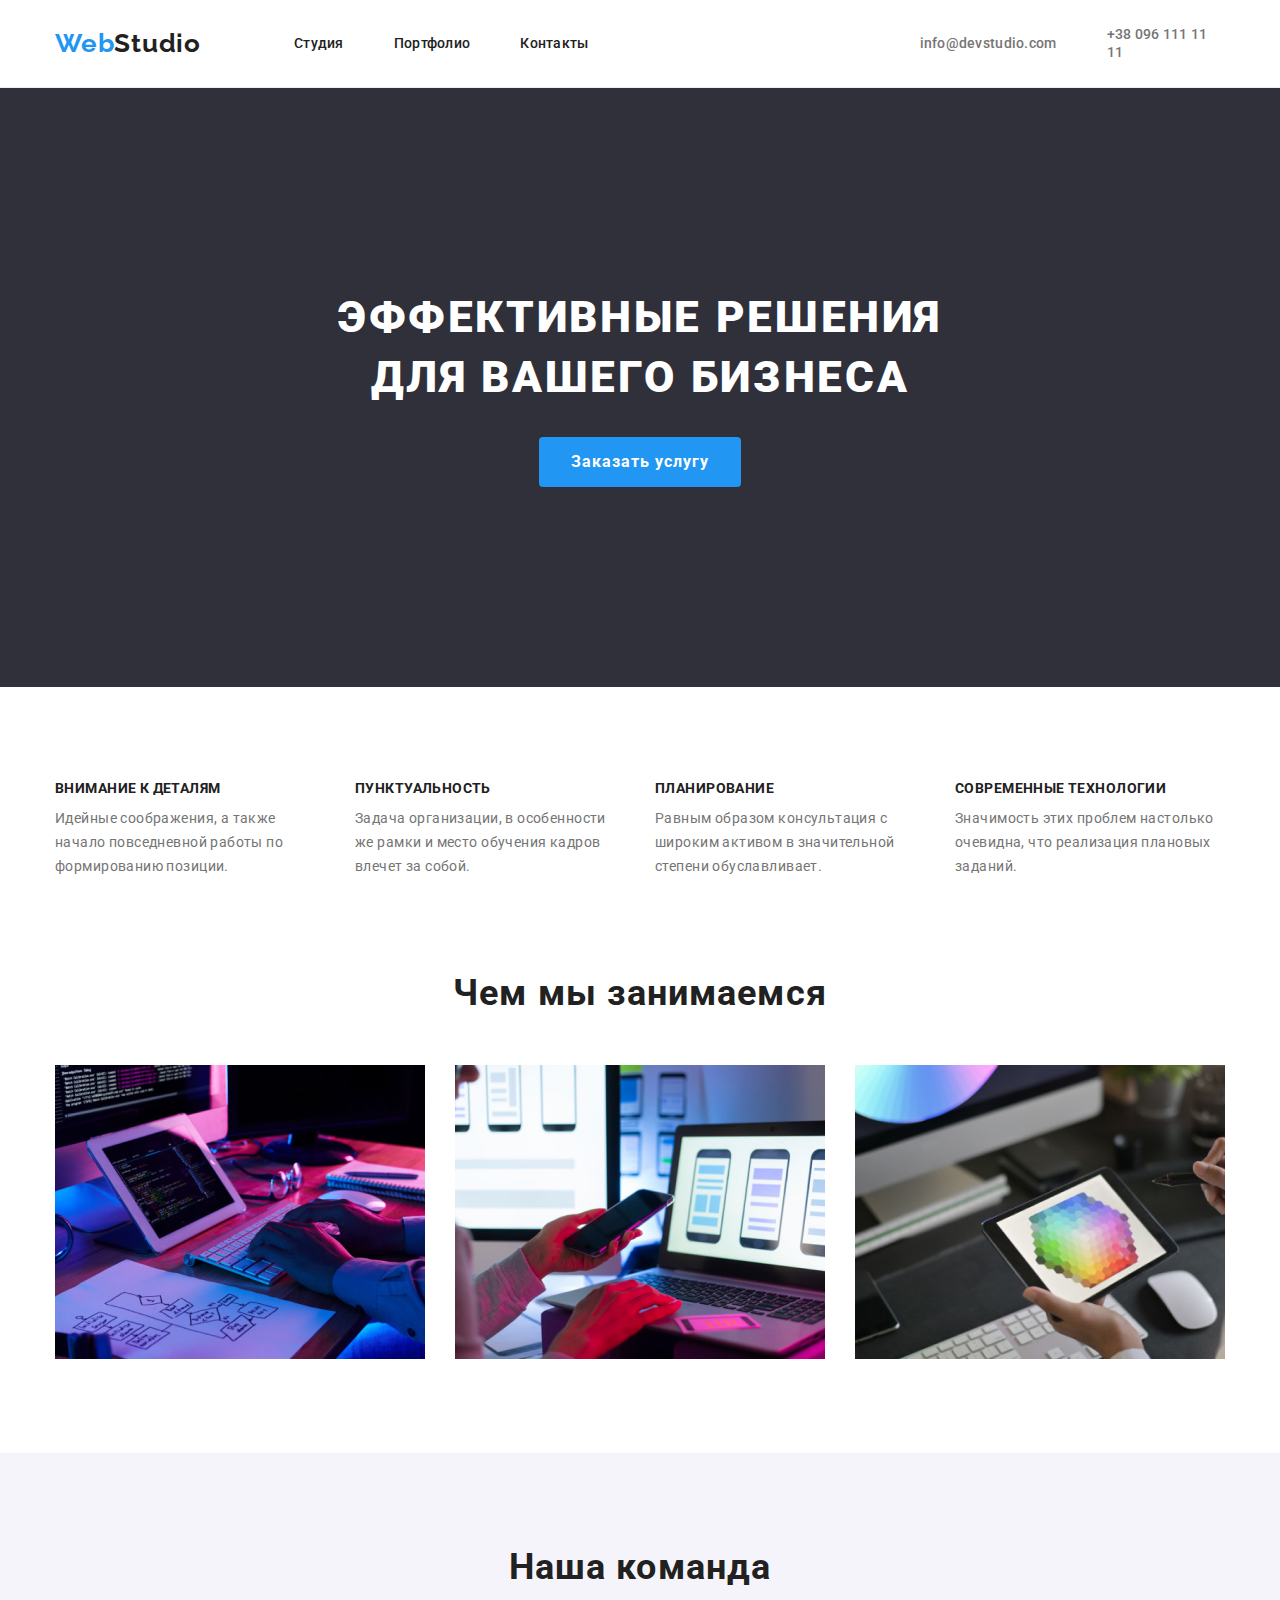
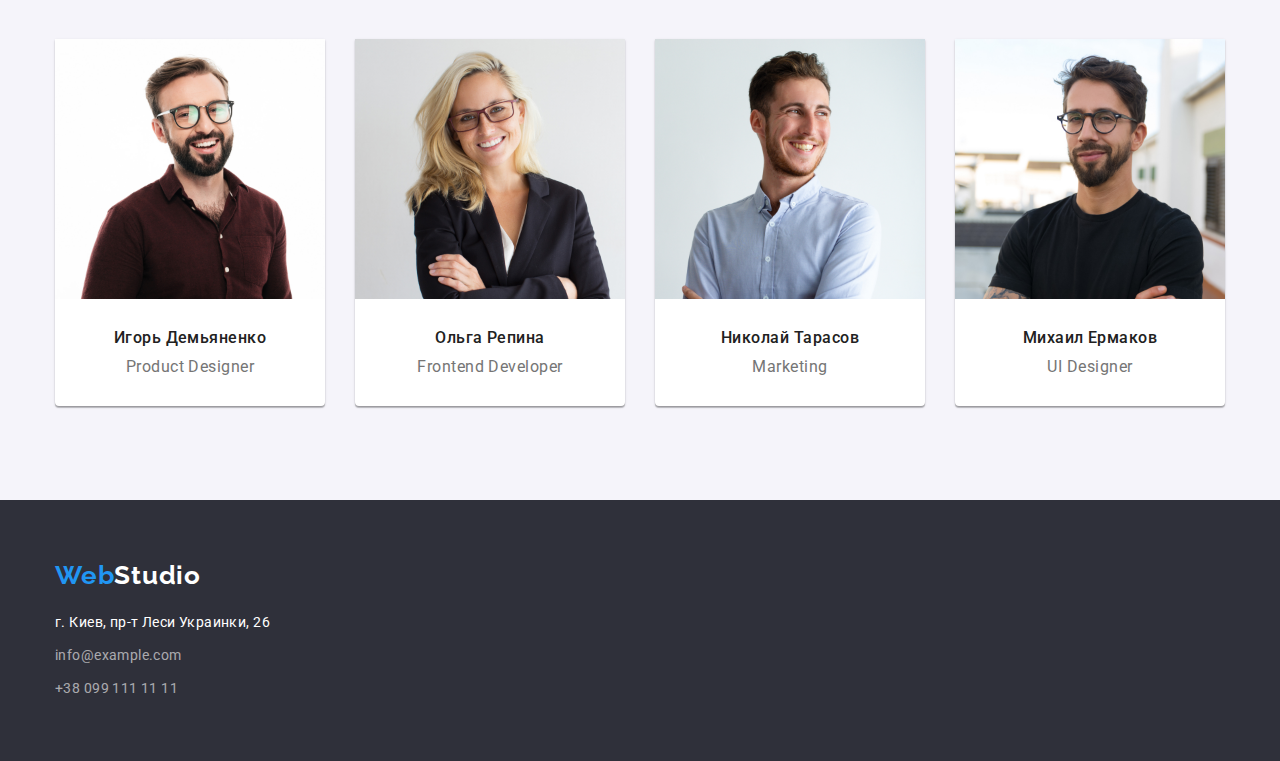
==== index.html @ 888521c8 "1" ====
<!DOCTYPE html>
<html lang="ru">
  <head>
    <meta charset="UTF-8" />
    <meta http-equiv="X-UA-Compatible" content="IE=edge" />
    <meta name="viewport" content="width=device-width, initial-scale=1.0" />
    <title>Document</title>
    <link rel="stylesheet" href="https://cdnjs.cloudflare.com/ajax/libs/modern-normalize/1.0.0/modern-normalize.min.css" />
    <link
      href="https://fonts.googleapis.com/css2?family=Raleway:wght@700&family=Roboto:wght@400;500;700;900&display=swap"
      rel="stylesheet"
    />
    <link rel="stylesheet" href="https://cdnjs.cloudflare.com/ajax/libs/modern-normalize/1.0.0/modern-normalize.min.css"
      integrity="sha512-ISS7cAi1PEhQ8jnbJpJZMd29NlhNj4AWYyLOSp2CE/CsHxTCu+r+t0D2yoJudVrd0/8fTVPUVDzY5Tvli75u/g=="
      crossorigin="anonymous" />
    <link rel="stylesheet" href="./css/styles.css" />
  </head>
  <body>
    <header class="header">
      <div class="container header-container">
        <nav class="navigation">
          <a class="logo-link link" href="./index.html"><span class="logo-color">Web</span>Studio</a>
          <ul class="menu list">
            <li class="menu-item">
              <a class="menu-link navigation-studio-link link" href="">Студия</a>
            </li>
          <li class="menu-item">
              <a class="menu-link navigation-portfolio-link link" href="./portfolio.html">Портфолио</a>
            </li>
            <li class="menu-item">
              <a class="menu-link navigation-contacts-link link" href="">Контакты</a>
            </li>
          </ul>
        </nav>
        <ul class="header-contacts list">
          <li class="header-contacts-link header-contacts-mail">
            <a class="contacts-link link" href="mailto:info@devstudio.com">info@devstudio.com</a>
          </li>
          <li class="header-contacts-link">
            <a class="contacts-link link" href="tel:+380961111111">+38 096 111 11 11</a>
          </li>
        </ul>
      </div>
    </header>
    <main>
      <section class="hero section">
          <div class="hero-container container">
            <h1 class="hero-title">Эффективные решения<br>для вашего бизнеса</h1>
            <button class="hero-btn" type="button"><span class="hero-text-btn">Заказать услугу</span></button>
          </div>
      </section>
      <section class="section">
        <div class="container">
          <h2 hidden>преимущества</h2>
          <ul class="advantages-list list">
            <li class="advantages-item">
              <h3 class="advantages">Внимание к деталям</h3>
              <p class="advantages-description">
                Идейные соображения, а также начало повседневной работы по
                формированию позиции.
              </p>
            </li>
            <li class="advantages-item">
              <h3 class="advantages">Пунктуальность</h3>
              <p class="advantages-description">
                Задача организации, в особенности же рамки и место обучения кадров
                влечет за собой.
              </p>
            </li>
            <li class="advantages-item">
              <h3 class="advantages">Планирование</h3>
              <p class="advantages-description">
                Равным образом консультация с широким активом в значительной
                степени обуславливает.
              </p>
            </li>
            <li class="advantages-item">
              <h3 class="advantages">Современные технологии</h3>
              <p class="advantages-description">
                Значимость этих проблем настолько очевидна, что реализация
                плановых заданий.
              </p>
            </li>
          </ul>
        </div>
      </section>
      <section class="description section">
        <div class="container">
          <h2 class="description-img-section">Чем мы занимаемся</h2>
          <ul class="description-list list">
            <li>
              <img
                src="./images/work/img.jpg"
                alt="человек работает за планшетом"
                width="370"
                height="294"
              />
            </li>
            <li>
              <img
                src="./images/work/img-1.jpg"
                alt="человек работает за ноутбуком"
                width="370"
                height="294"
              />
            </li>
            <li>
              <img
                src="./images/work/img-2.jpg"
                alt="человек работает за планшетом"
                width="370"
                height="294"
              />
            </li>
          </ul>
        </div>
      </section>
      <section class="team section">
        <div class="container">
          <h2 class="team-section">Наша команда</h2>
          <ul class="team-list list">
            <li class="team-list-item">
              <img
                src="./images/team/ighor.jpg"
                alt="Игорь Демьяненко"
                width="270"
                height="260"
              />
              <div class="team-names">
                <h3 class="team-name">Игорь Демьяненко</h3>
                <p class="team-description" lang="en">Product Designer</p>
              </div>
            </li>
            <li class="team-list-item">
              <img
                src="./images/team/olha.jpg"
                alt="Ольга Репина"
                width="270"
                height="260"
              />
              <div class="team-names">
                <h3 class="team-name">Ольга Репина</h3>
                <p class="team-description" lang="en">Frontend Developer</p>
              </div>
            </li>
            <li class="team-list-item">
              <img
                src="./images/team/nikolai.jpg"
                alt="Николай Тарасов"
                width="270"
                height="260"
              />
              <div class="team-names">
                <h3 class="team-name">Николай Тарасов</h3>
                <p class="team-description" lang="en">Marketing</p>
              </div>
            </li>
            <li class="team-list-item">
              <img
                src="./images/team/mikhail.jpg"
                alt="Михаил Ермаков"
                width="270"
                height="260"
              />
              <div class="team-names">
                <h3 class="team-name">Михаил Ермаков</h3>
                <p class="team-description" lang="en">UI Designer</p>
              </div>
            </li>
          </ul>
        </div>
      </section>
    </main>
    <footer class="footer">
      <div class="container footer-container">
        <a class="link logo-footer" href="./index.html"><span class="logo-color">Web</span><span
            class="logo-color-footer">Studio</span></a>
        <address class="address">
          <ul class="list address-list">
            <li class="address-item">
              <a class="link footer-address" href="https://goo.gl/maps/gmyN3H9MREYgAvKb9" target="_blank"
                rel="noopener noreferrer">г. Киев, пр-т Леси Украинки, 26</a>
            </li>
            <li class="address-item">
              <a class="link footer-adds" href="mailto:info@example.com">info@example.com</a>
            </li>
            <li class="address-item">
              <a class="link footer-adds" href="tel:+380991111111">+38 099 111 11 11</a>
            </li>
          </ul>
        </address>
      </div>
    </footer>
  </body>
</html>
---- css/styles.css ----
:root {
  --main-color: #212121;
  --second-color: #757575;
  --hover-color: #2196f3;
  --white-color: #ffffff;
}

h1,
h2,
h3,
h4,
h5,
h6,
p {
  margin-top: 0;
  margin-bottom: 0;
}

ul,
ol {
  margin-top: 0;
  margin-bottom: 0;
  padding-left: 0;
}

img {
  display: block;
}

.container {
  width: 1200px;
  padding-left: 15px;
  padding-right: 15px;
  margin: 0 auto;
}

body {
  font-family: "Roboto", sans-serif;
  color: var(--main-color);
}

.link {
  text-decoration: none;
  color: inherit;
}
.list {
  list-style: none;
}

.section {
  padding-top: 94px;
}

/* HEADER */

.header {
  padding-top: 25px;
  padding-bottom: 25px;
  border-bottom: 1px solid #ececec;
}

.header-container {
  display: flex;
  align-items: center;
}

.navigation {
  display: flex;
  align-items: center;
}

.menu {
  display: flex;
  align-items: center;
}

.header-contacts {
  display: flex;
  align-items: center;
}

.logo-link {
  font-family: "Raleway", sans-serif;
  font-weight: bold;
  font-size: 26px;
  line-height: 1.19;
  letter-spacing: 0.03em;
  margin-right: 93px;
}

.logo-color {
  color: var(--hover-color);
}

.portfolio-link,
.studio-link {
  color: var(--hover-color);
}

.menu-item:not(:last-child) {
  margin-right: 50px;
}

.menu-link {
  font-weight: 500;
  font-size: 14px;
  line-height: 1.14;
  letter-spacing: 0.02em;
}

.menu-link:hover,
.menu-link:focus {
  color: var(--hover-color);
}

.header-contacts {
  margin-left: 331px;
}

.header-contacts-mail {
  margin-right: 50px;
}

.contacts-link {
  font-family: "Roboto", sans-serif;
  font-weight: 500;
  font-size: 14px;
  line-height: 1.14;
  letter-spacing: 0.02em;
  color: var(--second-color);
}

.contacts-link:hover,
.contacts-link:focus {
  color: var(--hover-color);
}

/* HERO */

.hero {
  background: #2f303a;
  color: var(--white-color);
  padding-top: 200px;
  padding-bottom: 200px;
}

.hero-container {
  text-align: center;
}

.hero-title {
  font-family: "Roboto", sans-serif;
  font-weight: 900;
  font-size: 44px;
  line-height: 1.36;
  text-align: center;
  letter-spacing: 0.06em;
  text-transform: uppercase;
  margin-bottom: 30px;
}

.hero-btn {
  font-weight: 700;
  font-size: 16px;
  line-height: 1.87;
  background: var(--hover-color);
  color: var(--white-color);
  cursor: pointer;
  border: none;
  letter-spacing: 0.06em;
  text-transform: inherit;
  border-radius: 4px;
  padding: 10px 32px;
  position: relative;
  align-items: center;
}

.hero-text-btn {
  font-family: "Roboto", sans-serif;
  font-weight: 700;
  font-size: 16px;
  line-height: 1.87;
  display: flex;
  align-items: center;
  text-align: center;
  letter-spacing: 0.06em;
  color: var(--white-color);
}

.main-btn:focus,
.main-btn:hover {
  color: var(--white-color);
  background-color: var(--hover-color);
}

/* ADVANTAGES */

.advantages-list {
  display: flex;
}

.advantages-item {
  width: 270px;
}

.advantages-item:not(:last-child) {
  margin-right: 30px;
}

.advantages {
  font-family: "Roboto", sans-serif;
  font-weight: 700;
  font-size: 14px;
  line-height: 1.14;
  letter-spacing: 0.03em;
  text-transform: uppercase;
  color: var(--main-color);
  margin-bottom: 10px;
}

.advantages-description {
  font-family: "Roboto", sans-serif;
  font-weight: 400;
  font-size: 14px;
  line-height: 1.71;
  letter-spacing: 0.03em;
  color: var(--second-color);
}

/* DESCRIPTION */

.description {
  padding-bottom: 94px;
}

.description-list {
  display: flex;
  justify-content: space-between;
  flex-wrap: wrap;
}

.description-img-section {
  font-family: "Roboto", sans-serif;
  font-weight: 700;
  font-size: 36px;
  line-height: 1.16;
  text-align: center;
  letter-spacing: 0.03em;
  color: var(--main-color);
  margin-bottom: 50px;
}

/* TEAM */

.team {
  background: #f5f4fa;
  padding-bottom: 94px;
}

.team-list-item {
  margin-left: 30px;
  margin-top: 50px;
  flex-basis: calc((100% - 120px) / 4);
  background: var(--white-color);
  box-shadow: 0px 1px 3px rgba(0, 0, 0, 0.12), 0px 1px 1px rgba(0, 0, 0, 0.14),
    0px 2px 1px rgba(0, 0, 0, 0.2);
  border-radius: 0px 0px 4px 4px;
}

.team-list {
  display: flex;
  flex-wrap: wrap;
  margin-left: -30px;
  margin-top: -50px;
}

.team-section {
  font-family: "Roboto", sans-serif;
  font-weight: 700;
  font-size: 36px;
  line-height: 1.16;
  text-align: center;
  letter-spacing: 0.03em;
  color: var(--main-color);
  margin-bottom: 50px;
}

.team-names {
  padding-top: 30px;
  padding-bottom: 30px;
}

.team-name {
  font-family: "Roboto", sans-serif;
  font-weight: 500;
  font-size: 16px;
  line-height: 1.18;
  text-align: center;
  letter-spacing: 0.03em;
  color: var(--main-color);
  margin-bottom: 10px;
}

.team-description {
  font-family: "Roboto", sans-serif;
  font-weight: 400;
  font-size: 16px;
  line-height: 19px;
  text-align: center;
  letter-spacing: 0.03em;
  color: var(--second-color);
}

/* FOOTER */

.address {
  font-style: inherit;
  margin-top: 20px;
}

.footer {
  background: #2f303a;
}

.footer {
  padding-top: 60px;
  padding-bottom: 60px;
}

.logo-footer {
  font-family: "Raleway", sans-serif;
  font-weight: 700;
  font-size: 26px;
  line-height: 1.19;
  letter-spacing: 0.03em;
}

.logo-color-footer {
  color: var(--white-color);
}

.footer-address {
  font-family: "Roboto", sans-serif;
  font-weight: 400;
  font-size: 14px;
  line-height: 1.71;
  letter-spacing: 0.03em;
  color: var(--white-color);
}

.address-list .address-item:not(:last-child) {
  margin-bottom: 9px;
}

.footer-adds {
  font-family: "Roboto", sans-serif;
  font-weight: 400;
  font-size: 14px;
  line-height: 1.71;
  letter-spacing: 0.03em;
  color: rgba(255, 255, 255, 0.6);
  margin-bottom: 9px;
}

/* PORTFOLIO */

.portfolio-section {
  padding-bottom: 94px;
}

.btn-container {
  display: flex;
  margin-bottom: 50px;
  justify-content: center;
}

.btn-list:not(:last-child) {
  margin-right: 8px;
}

.portfolio-btns {
  font-family: "Roboto", sans-serif;
  font-weight: 500;
  font-size: 16px;
  line-height: 1.62;
  text-align: center;
  letter-spacing: 0.03em;
  cursor: pointer;
  padding: 6px 22px;
  border-radius: 4px;
  background-color: transparent;
  border: none;
  background: #f5f4fa;
}

.portfolio-btns:hover,
.portfolio-btns:focus {
  color: var(--white-color);
  background-color: var(--hover-color);
}

.portfolio-catalog {
  font-family: "Roboto", sans-serif;
  font-weight: 700;
  font-size: 18px;
  line-height: 2;
  letter-spacing: 0.06em;
  color: var(--main-color);
  margin-left: 24px;
  margin-right: 24px;
}

.portfolio-description {
  font-family: "Roboto", sans-serif;
  font-weight: 400;
  font-size: 16px;
  line-height: 1.87;
  letter-spacing: 0.03em;
  color: var(--second-color);
  margin: 0 24px 20px 24px;
}

.portfolio-list {
  display: flex;
  flex-wrap: wrap;
  margin-left: -30px;
  margin-top: -30px;
}

.portfolio-list-item {
  margin-left: 30px;
  margin-top: 30px;
  flex-basis: calc((100% - 90px) / 3);
  background: var(--white-color);

  box-sizing: border-box;
}

.portfolio-project-name {
  border-bottom: 1px solid #eeeeee;
  border-left: 1px solid #eeeeee;
  border-right: 1px solid #eeeeee;
  padding-top: 20px;
  padding-bottom: 20px;
}
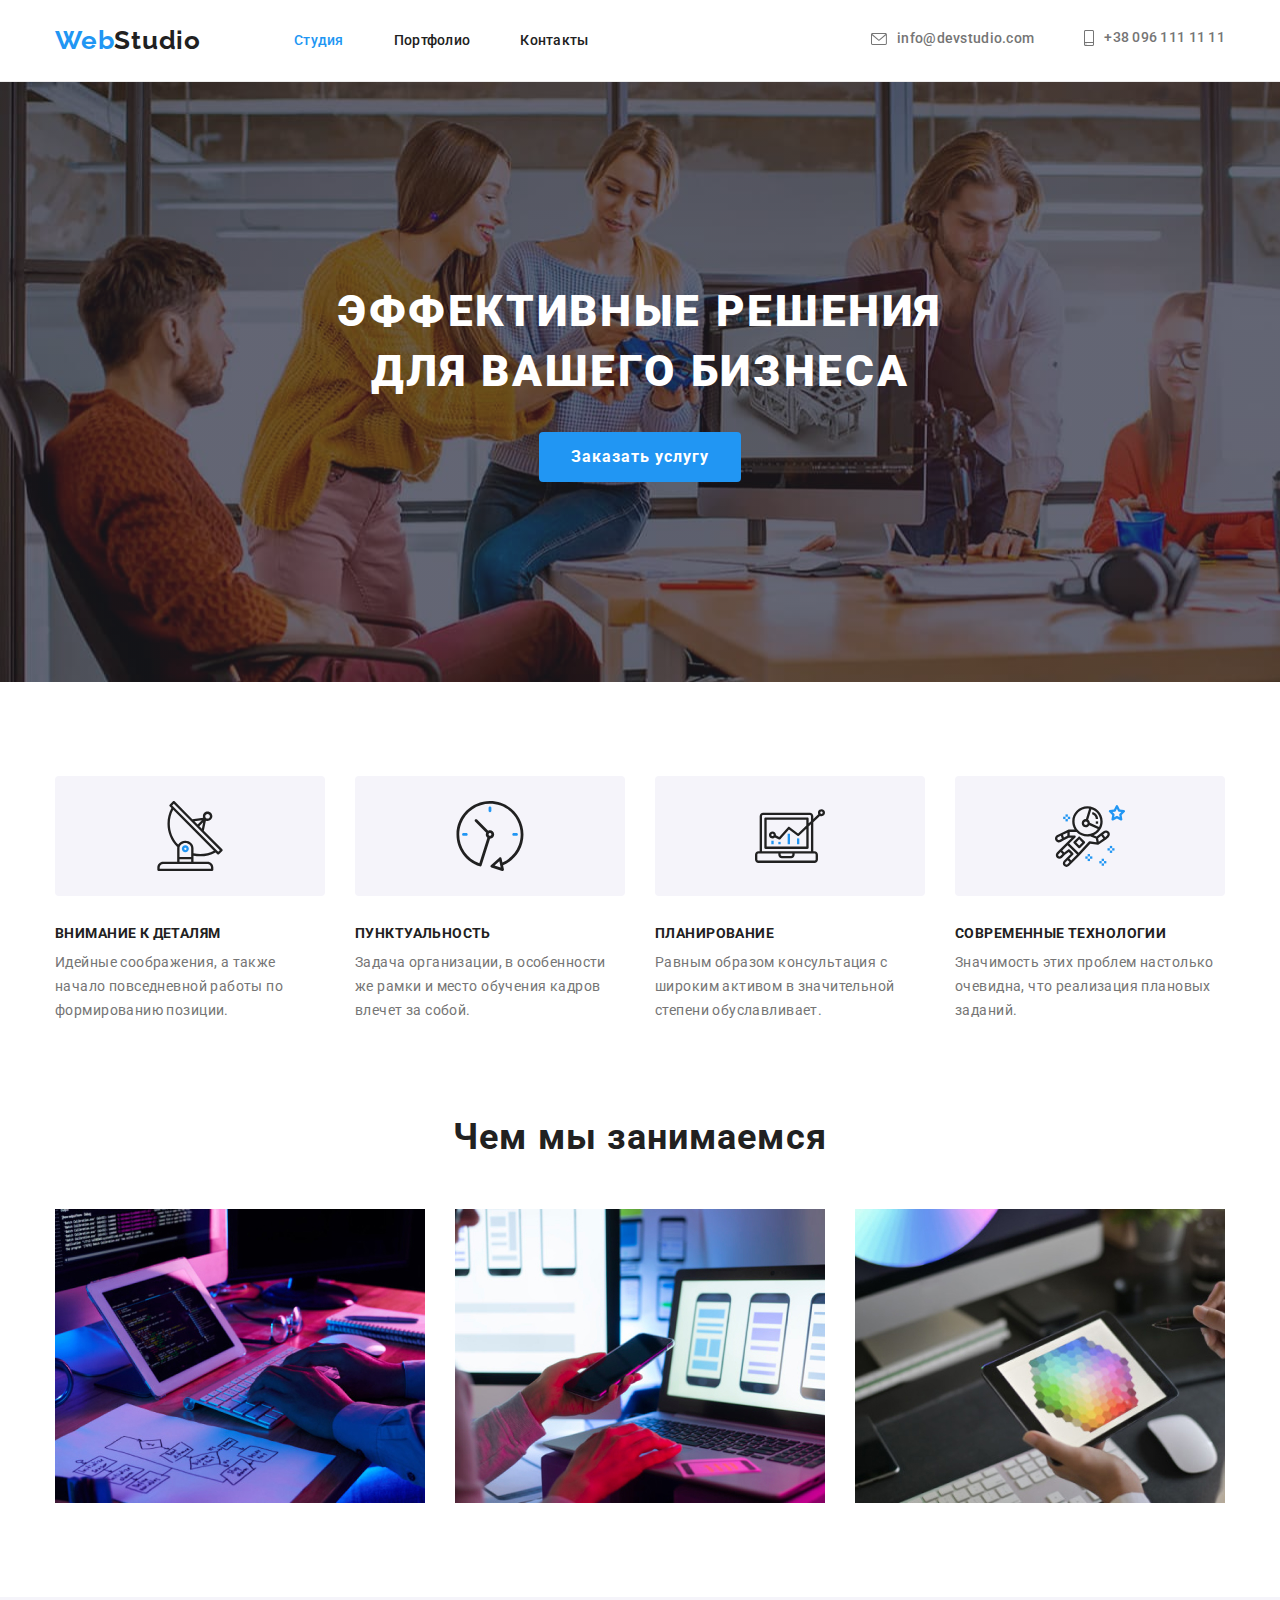
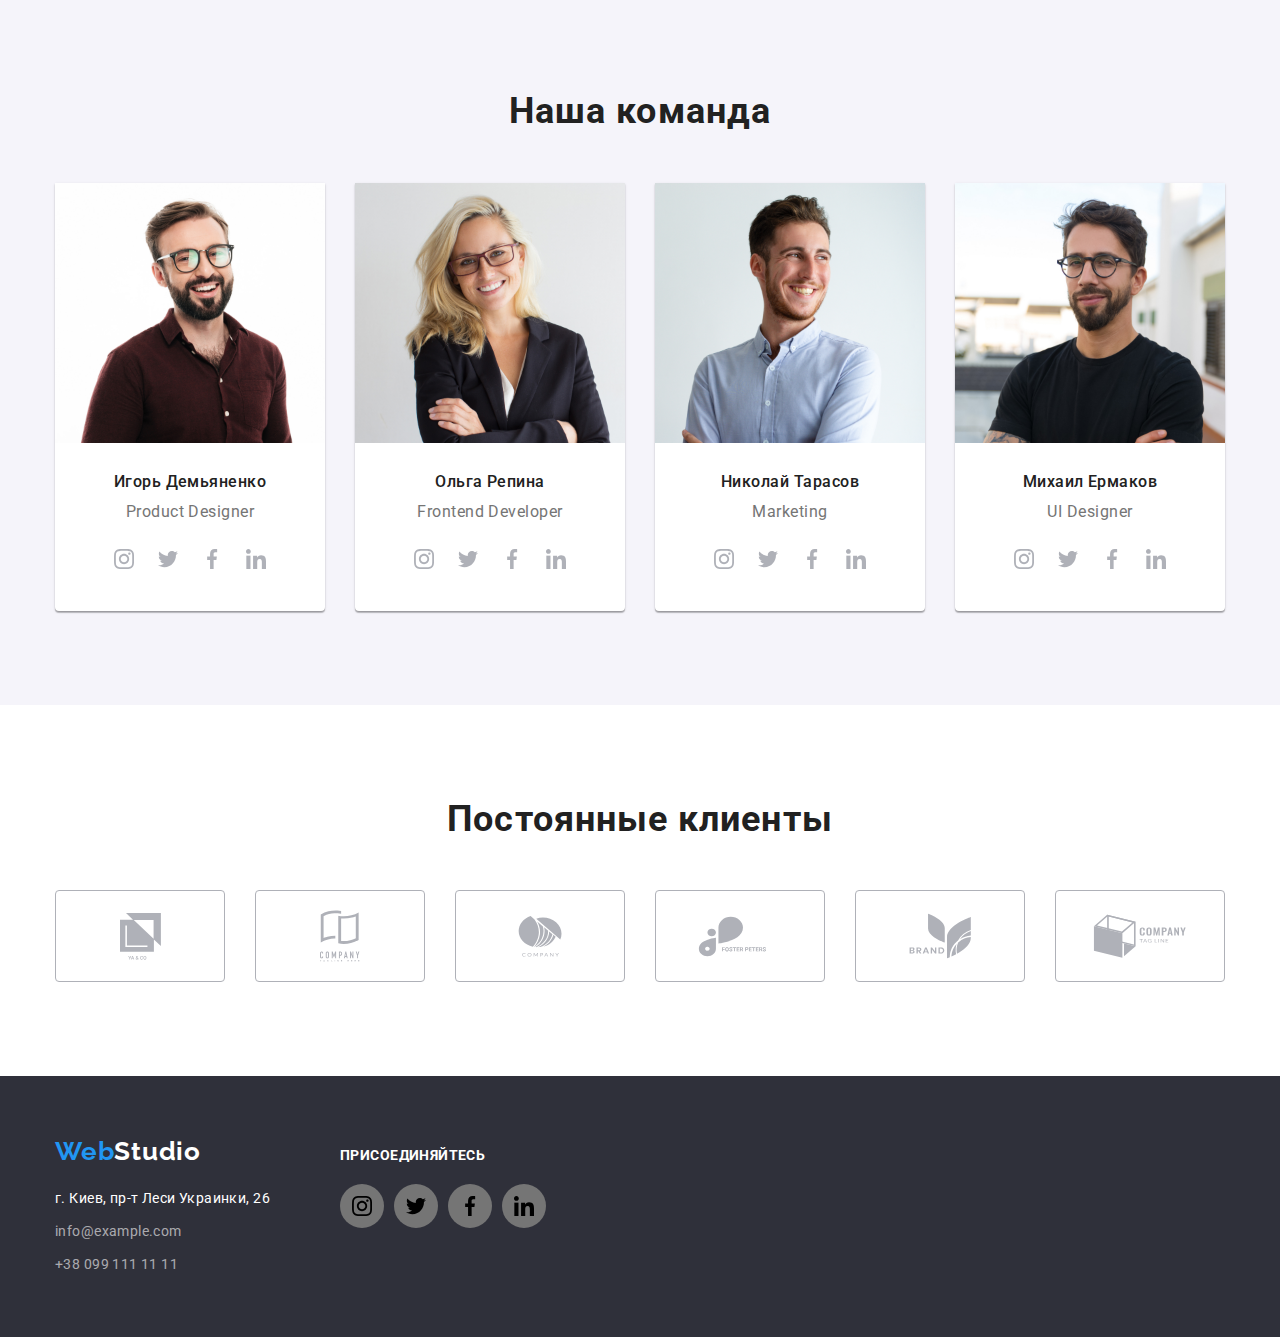
==== commit ff8ad9ee: "ПОБЕДА" ====
--- a/index.html
+++ b/index.html
@@ -22,7 +22,7 @@
           <a class="logo-link link" href="./index.html"><span class="logo-color">Web</span>Studio</a>
           <ul class="menu list">
             <li class="menu-item">
-              <a class="menu-link navigation-studio-link link" href="">Студия</a>
+              <a class="menu-link navigation-studio-link current link" href="">Студия</a>
             </li>
           <li class="menu-item">
               <a class="menu-link navigation-portfolio-link link" href="./portfolio.html">Портфолио</a>
@@ -34,10 +34,18 @@
         </nav>
         <ul class="header-contacts list">
           <li class="header-contacts-link header-contacts-mail">
-            <a class="contacts-link link" href="mailto:info@devstudio.com">info@devstudio.com</a>
+            <a class="contacts-link link" href="mailto:info@devstudio.com">
+              <svg class="mail-icon header-icon">
+                <use href="./images/icons.svg#mail"></use>
+              </svg>info@devstudio.com
+            </a>
           </li>
           <li class="header-contacts-link">
-            <a class="contacts-link link" href="tel:+380961111111">+38 096 111 11 11</a>
+            <a class="contacts-link link" href="tel:+380961111111">
+              <svg class="phone-icon header-icon">
+                <use href="./images/icons.svg#smartphone"></use>
+              </svg>+38 096 111 11 11
+            </a>
           </li>
         </ul>
       </div>
@@ -54,6 +62,11 @@
           <h2 hidden>преимущества</h2>
           <ul class="advantages-list list">
             <li class="advantages-item">
+              <div class="advantages-item-img">
+                <svg class="advantages-item-icon">
+                  <use href="./images/icons.svg#antenna"></use>
+                </svg>
+              </div>
               <h3 class="advantages">Внимание к деталям</h3>
               <p class="advantages-description">
                 Идейные соображения, а также начало повседневной работы по
@@ -61,6 +74,11 @@
               </p>
             </li>
             <li class="advantages-item">
+              <div class="advantages-item-img">
+                <svg class="advantages-item-icon">
+                  <use href="./images/icons.svg#clock"></use>
+                </svg>
+              </div>
               <h3 class="advantages">Пунктуальность</h3>
               <p class="advantages-description">
                 Задача организации, в особенности же рамки и место обучения кадров
@@ -68,6 +86,11 @@
               </p>
             </li>
             <li class="advantages-item">
+              <div class="advantages-item-img">
+                <svg class="advantages-item-icon">
+                  <use href="./images/icons.svg#diagram"></use>
+                </svg>
+              </div>
               <h3 class="advantages">Планирование</h3>
               <p class="advantages-description">
                 Равным образом консультация с широким активом в значительной
@@ -75,6 +98,11 @@
               </p>
             </li>
             <li class="advantages-item">
+              <div class="advantages-item-img">
+                <svg class="advantages-item-icon">
+                  <use href="./images/icons.svg#astronaut"></use>
+                </svg>
+              </div>
               <h3 class="advantages">Современные технологии</h3>
               <p class="advantages-description">
                 Значимость этих проблем настолько очевидна, что реализация
@@ -129,6 +157,36 @@
               <div class="team-names">
                 <h3 class="team-name">Игорь Демьяненко</h3>
                 <p class="team-description" lang="en">Product Designer</p>
+                <ul class="team-social-links list">
+                  <li class="social-links-item">
+                    <a class="team-link link" href="">
+                      <svg class="link-logo">
+                        <use href="./images/icons.svg#instagram"></use>
+                      </svg>
+                    </a>
+                  </li>
+                  <li class="social-links-item">
+                    <a class="team-link link" href="">
+                      <svg class="link-logo">
+                        <use href="./images/icons.svg#twitter"></use>
+                      </svg>
+                    </a>
+                  </li>
+                  <li class="social-links-item">
+                    <a class="team-link link" href="">
+                      <svg class="link-logo">
+                        <use href="./images/icons.svg#facebook"></use>
+                      </svg>
+                    </a>
+                  </li>
+                  <li class="social-links-item">
+                    <a class="team-link link" href="">
+                      <svg class="link-logo">
+                        <use href="./images/icons.svg#linkedin"></use>
+                      </svg>
+                    </a>
+                  </li>
+                </ul>
               </div>
             </li>
             <li class="team-list-item">
@@ -141,6 +199,36 @@
               <div class="team-names">
                 <h3 class="team-name">Ольга Репина</h3>
                 <p class="team-description" lang="en">Frontend Developer</p>
+                <ul class="team-social-links list">
+                  <li class="social-links-item">
+                    <a class="team-link link" href="">
+                      <svg class="link-logo">
+                        <use href="./images/icons.svg#instagram"></use>
+                      </svg>
+                    </a>
+                  </li>
+                  <li class="social-links-item">
+                    <a class="team-link link" href="">
+                      <svg class="link-logo">
+                        <use href="./images/icons.svg#twitter"></use>
+                      </svg>
+                    </a>
+                  </li>
+                  <li class="social-links-item">
+                    <a class="team-link link" href="">
+                      <svg class="link-logo">
+                        <use href="./images/icons.svg#facebook"></use>
+                      </svg>
+                    </a>
+                  </li>
+                  <li class="social-links-item">
+                    <a class="team-link link" href="">
+                      <svg class="link-logo">
+                        <use href="./images/icons.svg#linkedin"></use>
+                      </svg>
+                    </a>
+                  </li>
+                </ul>
               </div>
             </li>
             <li class="team-list-item">
@@ -153,6 +241,36 @@
               <div class="team-names">
                 <h3 class="team-name">Николай Тарасов</h3>
                 <p class="team-description" lang="en">Marketing</p>
+                <ul class="team-social-links list">
+                  <li class="social-links-item">
+                    <a class="team-link link" href="">
+                      <svg class="link-logo">
+                        <use href="./images/icons.svg#instagram"></use>
+                      </svg>
+                    </a>
+                  </li>
+                  <li class="social-links-item">
+                    <a class="team-link link" href="">
+                      <svg class="link-logo">
+                        <use href="./images/icons.svg#twitter"></use>
+                      </svg>
+                    </a>
+                  </li>
+                  <li class="social-links-item">
+                    <a class="team-link link" href="">
+                      <svg class="link-logo">
+                        <use href="./images/icons.svg#facebook"></use>
+                      </svg>
+                    </a>
+                  </li>
+                  <li class="social-links-item">
+                    <a class="team-link link" href="">
+                      <svg class="link-logo">
+                        <use href="./images/icons.svg#linkedin"></use>
+                      </svg>
+                    </a>
+                  </li>
+                </ul>
               </div>
             </li>
             <li class="team-list-item">
@@ -165,30 +283,143 @@
               <div class="team-names">
                 <h3 class="team-name">Михаил Ермаков</h3>
                 <p class="team-description" lang="en">UI Designer</p>
+                <ul class="team-social-links list">
+                  <li class="social-links-item">
+                    <a class="team-link link" href="">
+                      <svg class="link-logo">
+                        <use href="./images/icons.svg#instagram"></use>
+                      </svg>
+                    </a>
+                  </li>
+                  <li class="social-links-item">
+                    <a class="team-link link" href="">
+                      <svg class="link-logo">
+                        <use href="./images/icons.svg#twitter"></use>
+                      </svg>
+                    </a>
+                  </li>
+                  <li class="social-links-item">
+                    <a class="team-link link" href="">
+                      <svg class="link-logo">
+                        <use href="./images/icons.svg#facebook"></use>
+                      </svg>
+                    </a>
+                  </li>
+                  <li class="social-links-item">
+                    <a class="team-link link" href="">
+                      <svg class="link-logo">
+                        <use href="./images/icons.svg#linkedin"></use>
+                      </svg>
+                    </a>
+                  </li>
+                </ul>
               </div>
             </li>
           </ul>
         </div>
+      </section>
+      <section class="clients section">
+        <h2 class="clients-title">Постоянные клиенты</h2>
+        <ul class="clients-logo list">
+          <li class="clients-logo-item">
+            <a class="clients-link link" href="">
+              <svg class="clients-img" width="41" height="47" >
+                <use href="./images/icons.svg#group"></use>
+              </svg>
+            </a>
+          </li>
+          <li class="clients-logo-item">
+            <a class="clients-link link" href="">
+              <svg class="clients-img" width="40" height="52">
+                <use href="./images/icons.svg#group-1"></use>
+              </svg>
+            </a>
+          </li>
+          <li class="clients-logo-item">
+            <a class="clients-link link" href="">
+              <svg class="clients-img" width="44" height="42">
+                <use href="./images/icons.svg#group-2"></use>
+              </svg>
+            </a>
+          </li>
+          <li class="clients-logo-item">
+            <a class="clients-link link" href="">
+              <svg class="clients-img" width="85" height="41">
+                <use href="./images/icons.svg#group-3"></use>
+              </svg>
+            </a>
+          </li>
+          <li class="clients-logo-item">
+            <a class="clients-link link" href="">
+              <svg class="clients-img" width="63" height="46">
+                <use href="./images/icons.svg#group-4"></use>
+              </svg>
+            </a>
+          </li>
+          <li class="clients-logo-item">
+            <a class="clients-link link" href="">
+              <svg class="clients-img" width="94" height="44">
+                <use href="./images/icons.svg#group-5"></use>
+              </svg>
+            </a>
+          </li>
+        </ul>
+
       </section>
     </main>
     <footer class="footer">
       <div class="container footer-container">
-        <a class="link logo-footer" href="./index.html"><span class="logo-color">Web</span><span
-            class="logo-color-footer">Studio</span></a>
-        <address class="address">
-          <ul class="list address-list">
-            <li class="address-item">
-              <a class="link footer-address" href="https://goo.gl/maps/gmyN3H9MREYgAvKb9" target="_blank"
-                rel="noopener noreferrer">г. Киев, пр-т Леси Украинки, 26</a>
-            </li>
-            <li class="address-item">
-              <a class="link footer-adds" href="mailto:info@example.com">info@example.com</a>
-            </li>
-            <li class="address-item">
-              <a class="link footer-adds" href="tel:+380991111111">+38 099 111 11 11</a>
+        <div class="footer-contacts-container">
+          <a class="link logo-footer" href="./index.html"><span class="logo-color">Web</span><span
+              class="logo-color-footer">Studio</span></a>
+          <address class="address">
+            <ul class="list address-list">
+              <li class="address-item">
+                <a class="link footer-address" href="https://goo.gl/maps/gmyN3H9MREYgAvKb9" target="_blank"
+                  rel="noopener noreferrer">г. Киев, пр-т Леси Украинки, 26</a>
+              </li>
+              <li class="address-item">
+                <a class="link footer-adds" href="mailto:info@example.com">info@example.com</a>
+              </li>
+              <li class="address-item">
+                <a class="link footer-adds" href="tel:+380991111111">+38 099 111 11 11</a>
+              </li>
+            </ul>
+          </address>
+        </div>
+        <div class="social-list-container">
+          <h3 class="join">ПРИСОЕДИНЯЙТЕСЬ</h3>
+          <ul class="social-list list">
+            <li class="social-list-item">
+              <a href="#" class="social-list-item-link link">
+                <svg class="social-list-icon">
+                  <use href="./images/icons.svg#instagram"></use>
+                </svg>
+              </a>
+            </li>
+            <li class="social-list-item">
+              <a href="#" class="social-list-item-link link">
+                <svg class="social-list-icon">
+                  <use href="./images/icons.svg#twitter"></use>
+                </svg>
+              </a>
+            </li>
+            <li class="social-list-item">
+              <a href="#" class="social-list-item-link link">
+                <svg class="social-list-icon">
+                  <use href="./images/icons.svg#facebook"></use>
+                </svg>
+              </a>
+            </li>
+            <li class="social-list-item">
+              <a href="#" class="social-list-item-link link">
+                <svg class="social-list-icon">
+                  <use href="./images/icons.svg#linkedin"></use>
+                </svg>
+              </a>
             </li>
           </ul>
-        </address>
+        </div>
       </div>
     </footer>
   </body>
--- a/css/styles.css
+++ b/css/styles.css
@@ -48,7 +48,7 @@
 }
 
 .section {
-  padding-top: 94px;
+  padding: 94px 0;
 }
 
 /* HEADER */
@@ -113,8 +113,12 @@
   color: var(--hover-color);
 }
 
+.current {
+  color: var(--hover-color);
+}
+
 .header-contacts {
-  margin-left: 331px;
+  margin-left: auto;
 }
 
 .header-contacts-mail {
@@ -122,6 +126,8 @@
 }
 
 .contacts-link {
+  display: inline-flex;
+  align-items: center;
   font-family: "Roboto", sans-serif;
   font-weight: 500;
   font-size: 14px;
@@ -135,10 +141,30 @@
   color: var(--hover-color);
 }
 
+.header-icon {
+  display: block;
+  fill: currentColor;
+  margin-right: 10px;
+}
+
+.phone-icon {
+  width: 10px;
+  height: 16px;
+}
+.mail-icon {
+  width: 16px;
+  height: 12px;
+}
+
 /* HERO */
 
 .hero {
-  background: #2f303a;
+  background-color: #2f303a;
+  background-image: linear-gradient(
+      rgba(47, 48, 58, 0.4),
+      rgba(47, 48, 58, 0.4)
+    ),
+    url(../images/hero-image.jpg);
   color: var(--white-color);
   padding-top: 200px;
   padding-bottom: 200px;
@@ -207,6 +233,23 @@
   margin-right: 30px;
 }
 
+.advantages-item-img {
+  font-family: "Roboto", sans-serif;
+  width: 270px;
+  height: 120px;
+  background-color: #f5f4fa;
+  justify-content: center;
+  align-items: center;
+  display: inline-flex;
+  margin-bottom: 30px;
+  border-radius: 4px;
+}
+
+.advantages-item-icon {
+  width: 70px;
+  height: 70px;
+}
+
 .advantages {
   font-family: "Roboto", sans-serif;
   font-weight: 700;
@@ -230,7 +273,7 @@
 /* DESCRIPTION */
 
 .description {
-  padding-bottom: 94px;
+  padding-top: 0;
 }
 
 .description-list {
@@ -311,7 +354,94 @@
   color: var(--second-color);
 }
 
+.team-social-links {
+  display: flex;
+  justify-content: center;
+  margin-top: 16px;
+  padding: 0 32px;
+}
+
+.team-social-links-item:not(:last-child) {
+  margin-right: 10px;
+}
+
+.team-link {
+  display: flex;
+  justify-content: center;
+  align-items: center;
+  width: 44px;
+  height: 44px;
+  border-radius: 50%;
+  background-color: var(--white-color);
+}
+
+.team-link:hover,
+.team-link:focus {
+  background-color: var(--hover-color);
+  color: var(--white-color);
+}
+
+.team-link .link-logo {
+  display: block;
+  height: 20px;
+  width: 20px;
+  fill: #afb1b8;
+}
+
+/* CLIENTS */
+
+.clients-title {
+  font-family: "Roboto", sans-serif;
+  font-style: normal;
+  font-weight: 700;
+  font-size: 36px;
+  line-height: 1.16;
+  text-align: center;
+  letter-spacing: 0.03em;
+  color: var(--main-color);
+  margin-bottom: 50px;
+}
+
+.clients-logo {
+  display: flex;
+  justify-content: center;
+}
+
+.clients-link {
+  display: flex;
+  justify-content: center;
+  align-items: center;
+  width: 170px;
+  height: 92px;
+  border: 1px solid #afb1b8;
+  box-sizing: border-box;
+  border-radius: 4px;
+}
+
+.clients-logo-item:not(:last-child) {
+  margin-right: 30px;
+}
+
+.clients-link:hover,
+.clients-link:focus {
+  border-color: var(--hover-color);
+}
+
+.clients-img {
+  fill: #afb1b8;
+}
+
+.clients-link:hover .clients-img,
+.clients-link:focus .clients-img {
+  fill: var(--hover-color);
+}
+
 /* FOOTER */
+
+.footer-container {
+  display: flex;
+  align-items: baseline;
+}
 
 .address {
   font-style: inherit;
@@ -360,6 +490,49 @@
   letter-spacing: 0.03em;
   color: rgba(255, 255, 255, 0.6);
   margin-bottom: 9px;
+}
+
+.social-list-container {
+  margin-left: 70px;
+}
+
+.social-list {
+  display: flex;
+  margin-top: 20px;
+}
+
+.join {
+  font-family: "Roboto", sans-serif;
+  font-weight: 700;
+  font-size: 14px;
+  line-height: 1.14;
+  letter-spacing: 0.03em;
+  text-transform: uppercase;
+  color: var(--white-color);
+}
+
+.social-list-item:not(:last-child) {
+  margin-right: 10px;
+}
+
+.social-list-item-link {
+  display: flex;
+  justify-content: center;
+  align-items: center;
+  width: 44px;
+  height: 44px;
+  border-radius: 50%;
+  background-color: var(--second-color);
+}
+
+.social-list-item-link:hover,
+.social-list-item-link:focus {
+  background-color: var(--hover-color);
+}
+
+.social-list-icon {
+  width: 20px;
+  height: 20px;
 }
 
 /* PORTFOLIO */
@@ -395,6 +568,8 @@
 
 .portfolio-btns:hover,
 .portfolio-btns:focus {
+  box-shadow: 0px 3px 1px rgba(0, 0, 0, 0.1), 0px 1px 2px rgba(0, 0, 0, 0.08),
+    0px 2px 2px rgba(0, 0, 0, 0.12);
   color: var(--white-color);
   background-color: var(--hover-color);
 }
@@ -406,8 +581,6 @@
   line-height: 2;
   letter-spacing: 0.06em;
   color: var(--main-color);
-  margin-left: 24px;
-  margin-right: 24px;
 }
 
 .portfolio-description {
@@ -417,7 +590,6 @@
   line-height: 1.87;
   letter-spacing: 0.03em;
   color: var(--second-color);
-  margin: 0 24px 20px 24px;
 }
 
 .portfolio-list {
@@ -432,14 +604,19 @@
   margin-top: 30px;
   flex-basis: calc((100% - 90px) / 3);
   background: var(--white-color);
-
   box-sizing: border-box;
+  margin-bottom: 4px;
+}
+
+.portfolio-list-item:hover,
+.portfolio-list-item:focus {
+  box-shadow: 0px 1px 1px rgba(0, 0, 0, 0.12), 0px 4px 4px rgba(0, 0, 0, 0.06),
+    1px 4px 6px rgba(0, 0, 0, 0.16);
 }
 
 .portfolio-project-name {
   border-bottom: 1px solid #eeeeee;
   border-left: 1px solid #eeeeee;
   border-right: 1px solid #eeeeee;
-  padding-top: 20px;
-  padding-bottom: 20px;
-}
+  padding: 20px 24px;
+}
